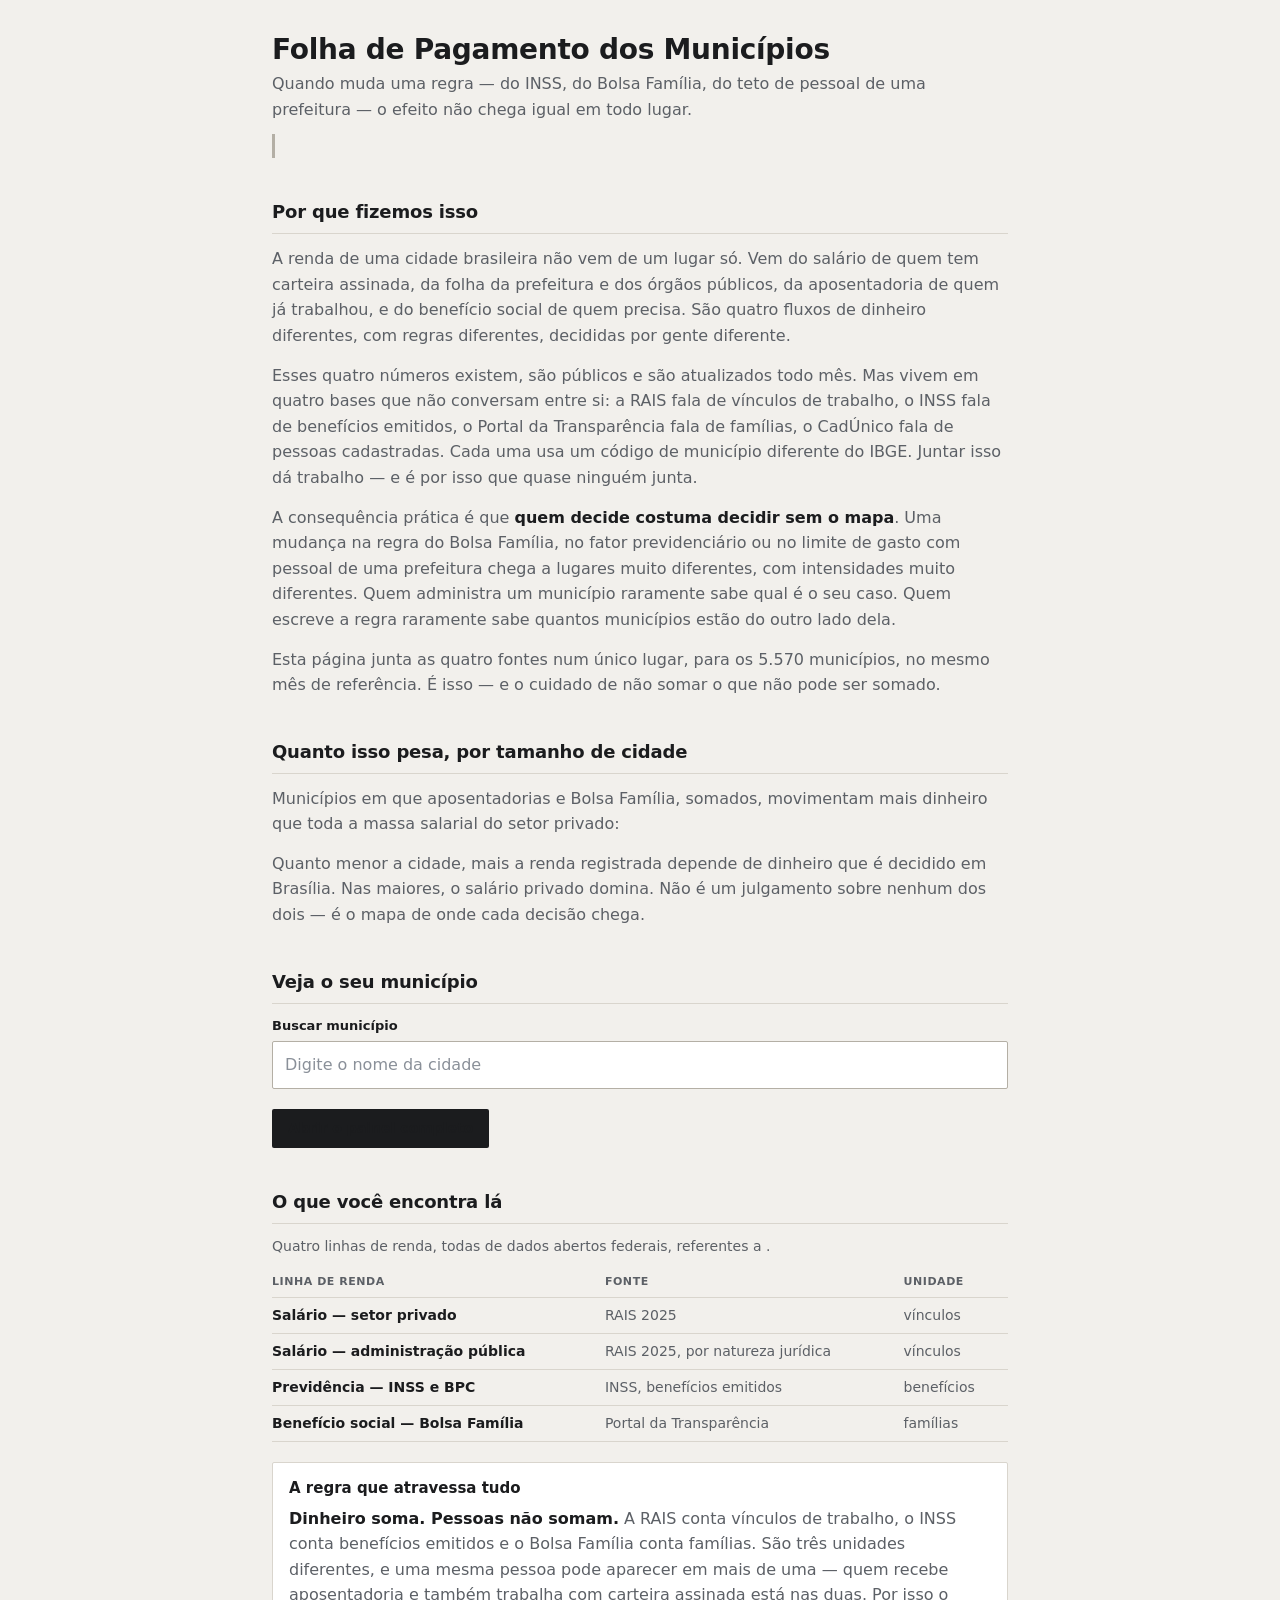
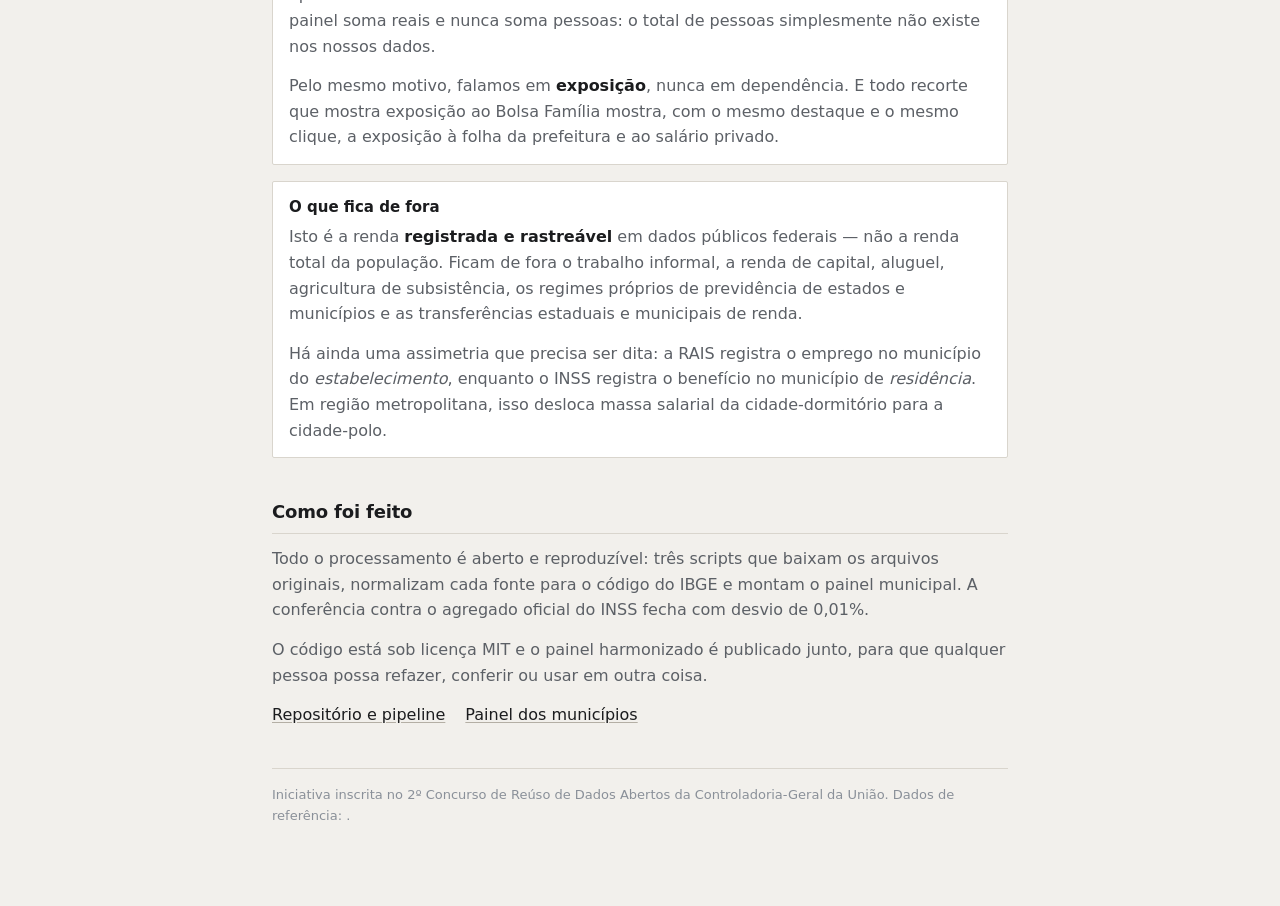
==== site/inicio-template.html @ 945336ab "Porta de entrada separada do painel A página única tinha que ser manifesto e ferramenta ao mesmo tem" ====
<!doctype html>
<html lang="pt-BR">
<head>
<meta charset="utf-8">
<meta name="viewport" content="width=device-width, initial-scale=1">
<title>Folha de Pagamento dos Municípios</title>
<meta name="description" content="Quando muda uma regra do INSS, do Bolsa Família ou da folha da prefeitura, o efeito não chega igual em todo lugar. A composição da renda registrada nos 5.570 municípios brasileiros, em reais e em pessoas.">
<link rel="icon" href="data:image/svg+xml,<svg xmlns='http://www.w3.org/2000/svg' viewBox='0 0 16 16'><rect width='16' height='16' rx='2' fill='%230f172a'/><path d='M4 3.5h8v9l-1.3-1-1.35 1-1.35-1-1.35 1-1.35-1L4 12.5z' fill='%23f8fafc'/><path d='M5.8 6h4.4M5.8 8h4.4M5.8 10h2.6' stroke='%230f172a' stroke-width='.9' stroke-linecap='round'/></svg>">
  <link rel="stylesheet" href="estilo.css">
<script>
  document.documentElement.classList.add('js');
  // links antigos apontavam para /?m=XXXX — seguem funcionando
  (() => { const m = new URL(location.href).searchParams.get('m');
           if (m) location.replace('painel.html?m=' + encodeURIComponent(m)); })();
</script>
</head>
<body>
<div class="envelope porta">

  <header class="topo">
    <h1>Folha de Pagamento dos Municípios</h1>
    <p class="linha-fina">Quando muda uma regra — do INSS, do Bolsa Família, do teto de
      pessoal de uma prefeitura — o efeito não chega igual em todo lugar.</p>

    <p class="achado"><!--ACHADO--></p>
  </header>

  <section class="motivo" aria-labelledby="motivo-titulo">
    <h2 id="motivo-titulo">Por que fizemos isso</h2>

    <p>A renda de uma cidade brasileira não vem de um lugar só. Vem do salário de quem tem
      carteira assinada, da folha da prefeitura e dos órgãos públicos, da aposentadoria de quem
      já trabalhou, e do benefício social de quem precisa. São quatro fluxos de dinheiro
      diferentes, com regras diferentes, decididas por gente diferente.</p>

    <p>Esses quatro números existem, são públicos e são atualizados todo mês. Mas vivem em
      quatro bases que não conversam entre si: a RAIS fala de vínculos de trabalho, o INSS fala
      de benefícios emitidos, o Portal da Transparência fala de famílias, o CadÚnico fala de
      pessoas cadastradas. Cada uma usa um código de município diferente do IBGE. Juntar isso dá
      trabalho — e é por isso que quase ninguém junta.</p>

    <p>A consequência prática é que <strong>quem decide costuma decidir sem o mapa</strong>.
      Uma mudança na regra do Bolsa Família, no fator previdenciário ou no limite de gasto com
      pessoal de uma prefeitura chega a lugares muito diferentes, com intensidades muito
      diferentes. Quem administra um município raramente sabe qual é o seu caso. Quem escreve a
      regra raramente sabe quantos municípios estão do outro lado dela.</p>

    <p>Esta página junta as quatro fontes num único lugar, para os 5.570 municípios, no mesmo
      mês de referência. É isso — e o cuidado de não somar o que não pode ser somado.</p>
  </section>

  <section class="prova" aria-labelledby="prova-titulo">
    <h2 id="prova-titulo">Quanto isso pesa, por tamanho de cidade</h2>
    <p class="prova-intro">Municípios em que aposentadorias e Bolsa Família, somados,
      movimentam mais dinheiro que toda a massa salarial do setor privado:</p>
    <!--TABELA-PORTE-->
    <p class="prova-obs">Quanto menor a cidade, mais a renda registrada depende de dinheiro que
      é decidido em Brasília. Nas maiores, o salário privado domina. Não é um julgamento sobre
      nenhum dos dois — é o mapa de onde cada decisão chega.</p>
  </section>

  <section class="chamada" aria-labelledby="chamada-titulo">
    <h2 id="chamada-titulo">Veja o seu município</h2>
    <div class="busca js-apenas">
      <label for="q">Buscar município</label>
      <input id="q" type="text" role="combobox" autocomplete="off"
             aria-autocomplete="list" aria-expanded="false" aria-controls="sugestoes"
             placeholder="Digite o nome da cidade">
      <ul id="sugestoes" class="sugestoes" role="listbox" aria-label="Municípios encontrados" hidden></ul>
    </div>
    <p class="chamada-alt"><a class="botao" href="painel.html">Abrir o painel completo</a></p>
  </section>

  <section class="ficha" aria-labelledby="ficha-titulo">
    <h2 id="ficha-titulo">O que você encontra lá</h2>
    <table class="tabela-fontes">
      <caption>Quatro linhas de renda, todas de dados abertos federais, referentes a
        <strong><!--REFERENCIA--></strong>.</caption>
      <thead>
        <tr><th scope="col">Linha de renda</th><th scope="col">Fonte</th><th scope="col">Unidade</th></tr>
      </thead>
      <tbody>
        <tr><th scope="row">Salário — setor privado</th><td>RAIS 2025</td><td>vínculos</td></tr>
        <tr><th scope="row">Salário — administração pública</th><td>RAIS 2025, por natureza jurídica</td><td>vínculos</td></tr>
        <tr><th scope="row">Previdência — INSS e BPC</th><td>INSS, benefícios emitidos</td><td>benefícios</td></tr>
        <tr><th scope="row">Benefício social — Bolsa Família</th><td>Portal da Transparência</td><td>famílias</td></tr>
      </tbody>
    </table>

    <div class="regra">
      <h3>A regra que atravessa tudo</h3>
      <p><strong>Dinheiro soma. Pessoas não somam.</strong> A RAIS conta vínculos de trabalho,
        o INSS conta benefícios emitidos e o Bolsa Família conta famílias. São três unidades
        diferentes, e uma mesma pessoa pode aparecer em mais de uma — quem recebe aposentadoria
        e também trabalha com carteira assinada está nas duas. Por isso o painel soma reais e
        nunca soma pessoas: o total de pessoas simplesmente não existe nos nossos dados.</p>
      <p>Pelo mesmo motivo, falamos em <strong>exposição</strong>, nunca em dependência. E todo
        recorte que mostra exposição ao Bolsa Família mostra, com o mesmo destaque e o mesmo
        clique, a exposição à folha da prefeitura e ao salário privado.</p>
    </div>

    <div class="limites">
      <h3>O que fica de fora</h3>
      <p>Isto é a renda <strong>registrada e rastreável</strong> em dados públicos federais —
        não a renda total da população. Ficam de fora o trabalho informal, a renda de capital,
        aluguel, agricultura de subsistência, os regimes próprios de previdência de estados e
        municípios e as transferências estaduais e municipais de renda.</p>
      <p>Há ainda uma assimetria que precisa ser dita: a RAIS registra o emprego no município do
        <em>estabelecimento</em>, enquanto o INSS registra o benefício no município de
        <em>residência</em>. Em região metropolitana, isso desloca massa salarial da cidade-dormitório
        para a cidade-polo.</p>
    </div>
  </section>

  <section class="feitura" aria-labelledby="feitura-titulo">
    <h2 id="feitura-titulo">Como foi feito</h2>
    <p>Todo o processamento é aberto e reproduzível: três scripts que baixam os arquivos
      originais, normalizam cada fonte para o código do IBGE e montam o painel municipal. A
      conferência contra o agregado oficial do INSS fecha com desvio de 0,01%.</p>
    <p>O código está sob licença MIT e o painel harmonizado é publicado junto, para que qualquer
      pessoa possa refazer, conferir ou usar em outra coisa.</p>
    <p class="links">
      <a href="https://github.com/jorgel-mendes/folha-pagamento-municipios">Repositório e pipeline</a>
      <a href="painel.html">Painel dos municípios</a>
    </p>
  </section>

  <footer class="rodape">
    <p>Iniciativa inscrita no 2º Concurso de Reúso de Dados Abertos da Controladoria-Geral da
      União. Dados de referência: <!--REFERENCIA-->.</p>
  </footer>

</div>
<script src="app.js"></script>
</body>
</html>
---- site/estilo.css ----
/* Folha de Pagamento dos Municípios — mobile-first, tema claro e escuro */

:root {
  --papel:        #ffffff;
  --fundo:        #f2f0ec;
  --tinta:        #1b1c1e;
  --tinta-fraca:  #5c6066;
  --tinta-tenue:  #8a9099;
  --linha:        #d9d5cd;
  --linha-forte:  #b4afa5;
  --destaque:     #1b1c1e;
  --foco:         #2b6cb0;

  --c-privado:    #2f6ea8;
  --c-publico:    #1f8578;
  --c-prev:       #c07316;
  --c-bf:         #85559b;

  --fonte-texto:  ui-sans-serif, system-ui, -apple-system, "Segoe UI", Roboto, "Helvetica Neue", Arial, sans-serif;
  --fonte-num:    ui-monospace, SFMono-Regular, "SF Mono", Menlo, Consolas, "Liberation Mono", monospace;
  --raio:         2px;
}

@media (prefers-color-scheme: dark) {
  :root:not([data-tema="claro"]) {
    --papel:       #16181b;
    --fundo:       #0e0f11;
    --tinta:       #e8e6e3;
    --tinta-fraca: #a2a8b0;
    --tinta-tenue: #6f757d;
    --linha:       #2a2e33;
    --linha-forte: #3d434a;
    --destaque:    #ffffff;
    --foco:        #7cb3e8;

    --c-privado:   #6ba3d6;
    --c-publico:   #45b3a3;
    --c-prev:      #e0a04a;
    --c-bf:        #b489c9;
  }
}

*, *::before, *::after { box-sizing: border-box; }

body {
  margin: 0;
  padding: 1rem 0.75rem 4rem;
  background: var(--fundo);
  color: var(--tinta);
  font-family: var(--fonte-texto);
  font-size: 16px;
  line-height: 1.5;
  -webkit-text-size-adjust: 100%;
}

.sr-only {
  position: absolute; width: 1px; height: 1px; padding: 0; margin: -1px;
  overflow: hidden; clip: rect(0 0 0 0); white-space: nowrap; border: 0;
}

:focus-visible { outline: 2px solid var(--foco); outline-offset: 2px; }

.envelope { max-width: 60rem; margin: 0 auto; }

/* ---------------------------------------------------------------- cabeçalho */
.topo { margin-bottom: 1.25rem; }
.topo h1 {
  font-size: 1.375rem; line-height: 1.25; margin: 0 0 0.25rem;
  letter-spacing: -0.01em;
}
.topo p { margin: 0; color: var(--tinta-fraca); font-size: 0.9375rem; max-width: 44rem; }

/* ---------------------------------------------------------------- busca */
.busca { position: relative; margin: 1rem 0 1.25rem; }
.js-apenas { display: none; }
.js .js-apenas { display: block; }

.busca label { display: block; font-size: 0.8125rem; font-weight: 600; margin-bottom: 0.375rem; }
.busca input {
  width: 100%; padding: 0.6875rem 0.75rem;
  font: inherit; color: var(--tinta);
  background: var(--papel);
  border: 1px solid var(--linha-forte); border-radius: var(--raio);
}
.busca input::placeholder { color: var(--tinta-tenue); }

.sugestoes {
  position: absolute; z-index: 20; left: 0; right: 0; top: 100%;
  margin: 0.25rem 0 0; padding: 0; list-style: none;
  background: var(--papel); border: 1px solid var(--linha-forte);
  border-radius: var(--raio); box-shadow: 0 8px 24px rgb(0 0 0 / 0.12);
  max-height: 17rem; overflow-y: auto;
}
.sugestoes:empty, .sugestoes[hidden] { display: none; }
.sugestoes li { padding: 0.5rem 0.75rem; cursor: pointer; font-size: 0.9375rem; }
.sugestoes li[aria-selected="true"], .sugestoes li:hover { background: var(--fundo); }
.sugestoes .uf { color: var(--tinta-fraca); font-size: 0.8125rem; }

/* ---------------------------------------------------------------- holerite */
.holerite {
  background: var(--papel);
  border: 1px solid var(--linha-forte);
  border-radius: var(--raio);
  box-shadow: 0 1px 2px rgb(0 0 0 / 0.06);
  overflow: hidden;
}

.holerite-topo {
  padding: 1rem; border-bottom: 2px solid var(--linha-forte);
  display: flex; flex-wrap: wrap; gap: 0.75rem 1.5rem; align-items: baseline;
}
.holerite-titulo { flex: 1 1 12rem; min-width: 0; }
.holerite-rotulo {
  font-size: 0.6875rem; font-weight: 700; letter-spacing: 0.09em;
  text-transform: uppercase; color: var(--tinta-fraca); margin: 0 0 0.125rem;
}
.holerite-municipio {
  font-size: 1.5rem; font-weight: 700; line-height: 1.15; margin: 0;
  letter-spacing: -0.015em;
}
.holerite-meta { font-size: 0.8125rem; color: var(--tinta-fraca); margin: 0.25rem 0 0; }
.holerite-competencia { font-size: 0.8125rem; color: var(--tinta-fraca); margin: 0; flex: 0 0 auto; }
.holerite-competencia strong { display: block; font-size: 1rem; color: var(--tinta); }

/* alternador */
.modos { display: flex; gap: 0; padding: 0.75rem 1rem 0; }
.modos .rotulo { font-size: 0.8125rem; color: var(--tinta-fraca); margin-right: 0.625rem; align-self: center; }
.modos button {
  font: inherit; font-size: 0.8125rem; font-weight: 600;
  padding: 0.375rem 0.75rem; cursor: pointer;
  color: var(--tinta-fraca); background: transparent;
  border: 1px solid var(--linha-forte);
}
.modos button:first-of-type { border-radius: var(--raio) 0 0 var(--raio); }
.modos button:last-of-type { border-radius: 0 var(--raio) var(--raio) 0; border-left: 0; }
.modos button[aria-pressed="true"] { color: var(--papel); background: var(--destaque); border-color: var(--destaque); }

/* ---------------------------------------------------------------- tabela */
.linhas { width: 100%; border-collapse: collapse; margin-top: 0.75rem; }
.linhas caption { text-align: left; padding: 0 1rem 0.5rem; font-size: 0.8125rem; color: var(--tinta-fraca); }
.linhas th, .linhas td { text-align: left; }

.linhas thead th {
  font-size: 0.6875rem; font-weight: 700; letter-spacing: 0.06em; text-transform: uppercase;
  color: var(--tinta-fraca); padding: 0.5rem 1rem; border-bottom: 1px solid var(--linha);
  white-space: nowrap;
}
.linhas thead .num, .linhas tbody td { text-align: right; }
.linhas tbody th[scope="row"] { text-align: left; }

.linhas tbody tr { border-bottom: 1px solid var(--linha); }
.linhas tbody th, .linhas tbody td { padding: 0.6875rem 1rem; vertical-align: baseline; }

.linha-nome { display: block; font-weight: 600; font-size: 0.9375rem; }
.linha-fonte { display: block; font-size: 0.75rem; color: var(--tinta-tenue); font-weight: 400; }

.valor { font-family: var(--fonte-num); font-variant-numeric: tabular-nums; font-size: 0.9375rem; white-space: nowrap; }
.unidade { display: block; font-size: 0.6875rem; color: var(--tinta-tenue); font-family: var(--fonte-texto); }
.ausente { color: var(--tinta-tenue); font-family: var(--fonte-num); }

/* ênfase conforme o modo */
.holerite[data-modo="reais"]   td[data-grupo="reais"] .valor,
.holerite[data-modo="pessoas"] td[data-grupo="pessoas"] .valor { font-weight: 700; color: var(--destaque); }
.holerite[data-modo="reais"]   td[data-grupo="pessoas"] .valor,
.holerite[data-modo="pessoas"] td[data-grupo="reais"] .valor { color: var(--tinta-fraca); }

/* barra de participação */
.barra { display: block; height: 0.5rem; background: var(--linha); border-radius: 1px; overflow: hidden; min-width: 3.5rem; }
.barra i { display: block; height: 100%; min-width: 2px; background: var(--cor, var(--tinta-fraca)); }
tr[data-linha="salario_privado"] { --cor: var(--c-privado); }
tr[data-linha="salario_publico"] { --cor: var(--c-publico); }
tr[data-linha="previdencia"]     { --cor: var(--c-prev); }
tr[data-linha="bolsa_familia"]   { --cor: var(--c-bf); }
.barra-pct { display: block; font-size: 0.6875rem; color: var(--tinta-fraca); font-family: var(--fonte-num); margin-top: 0.1875rem; }

/* rodapé do holerite */
.total { padding: 0.875rem 1rem 1rem; border-top: 2px solid var(--linha-forte); }
.total-linha { display: flex; justify-content: space-between; align-items: baseline; gap: 1rem; }
.total-rotulo { font-size: 0.75rem; font-weight: 700; letter-spacing: 0.07em; text-transform: uppercase; color: var(--tinta-fraca); }
.total-valor { font-family: var(--fonte-num); font-variant-numeric: tabular-nums; font-size: 1.375rem; font-weight: 700; white-space: nowrap; }
.total-obs { margin: 0.625rem 0 0; font-size: 0.75rem; color: var(--tinta-fraca); line-height: 1.45; }

.nota-somatoria {
  margin: 0.875rem 0 0; padding: 0.75rem 0.875rem;
  background: var(--fundo); border-left: 3px solid var(--linha-forte);
  font-size: 0.8125rem; color: var(--tinta-fraca); line-height: 1.5;
}

.ancora { margin: 1.25rem 0 0; font-size: 0.8125rem; color: var(--tinta-fraca); }
.ancora strong { color: var(--tinta); font-weight: 600; }

/* ---------------------------------------------------------------- telas largas */
@media (max-width: 47.99rem) {
  .linhas thead { position: absolute; width: 1px; height: 1px; overflow: hidden; clip: rect(0 0 0 0); }
  .linhas tbody tr { display: block; padding: 0.875rem 1rem; border-bottom: 1px solid var(--linha); }
  .linhas tbody th, .linhas tbody td { display: flex; justify-content: space-between; align-items: baseline; gap: 1rem; padding: 0; }
  .linhas tbody th { margin-bottom: 0.5rem; }
  .linhas tbody td { padding-top: 0.25rem; }
  .linhas tbody td::before {
    content: attr(data-col); font-size: 0.75rem; color: var(--tinta-fraca); flex: 0 0 auto;
  }
  .linhas tbody td > * { text-align: right; }
  .unidade { display: inline; margin-left: 0.375rem; }
  .barra { width: 8rem; }
}

@media (min-width: 48rem) {
  body { padding: 2rem 1.5rem 5rem; }
  .holerite-competencia { text-align: right; }
  .linhas td[data-col="Participação"] { width: 9rem; }
  .barra { width: 100%; min-width: 5rem; }
  .barra-pct { text-align: right; }
  .topo h1 { font-size: 1.75rem; }
  .holerite-municipio { font-size: 2rem; }
}

@media (prefers-reduced-motion: reduce) {
  *, *::before, *::after { transition: none !important; animation: none !important; }
}

/* linha sem dado publicado */
.linhas tbody tr[data-ausente] .valor,
.linhas tbody tr[data-ausente] .barra-pct { color: var(--tinta-tenue); }
.linhas tbody tr[data-ausente] .barra { opacity: 0.45; }

/* ================================================================ panorama */
:root {
  --r-N:  #4a9d8f;
  --r-NE: #d4763a;
  --r-CO: #9b7fbd;
  --r-SE: #4879b8;
  --r-S:  #6a9c3d;
}
@media (prefers-color-scheme: dark) {
  :root:not([data-tema="claro"]) {
    --r-N:  #5fbfae;  --r-NE: #eb8f4d;  --r-CO: #b79ad6;
    --r-SE: #6b9fdb;  --r-S:  #8ec456;
  }
}

.panorama { margin-top: 2.5rem; }
.panorama h2 { font-size: 1.25rem; margin: 0 0 0.375rem; letter-spacing: -0.01em; }
.panorama-intro { margin: 0 0 1rem; color: var(--tinta-fraca); font-size: 0.9375rem; max-width: 44rem; }

.seletor, .filtros { display: flex; flex-wrap: wrap; gap: 0.5rem; align-items: center; margin-bottom: 1rem; }
.seletor .rotulo, .filtros .rotulo {
  font-size: 0.75rem; font-weight: 700; letter-spacing: 0.06em; text-transform: uppercase;
  color: var(--tinta-fraca); flex: 0 0 auto; margin-right: 0.25rem;
}
/* Simetria: as quatro fontes tem exatamente o mesmo peso visual e o mesmo custo de clique.
   E requisito do projeto, nao preferencia estetica -- e o que sustenta a neutralidade. */
.seletor button {
  font: inherit; font-size: 0.8125rem; font-weight: 600; padding: 0.4375rem 0.75rem;
  flex: 1 1 auto; min-width: 8.5rem; cursor: pointer; text-align: center;
  color: var(--tinta-fraca); background: var(--papel);
  border: 1px solid var(--linha-forte); border-radius: var(--raio);
}
.seletor button[aria-pressed="true"] { color: var(--papel); background: var(--destaque); border-color: var(--destaque); }

.filtros label { font-size: 0.8125rem; color: var(--tinta-fraca); display: flex; align-items: center; gap: 0.375rem; }
.filtros select {
  font: inherit; font-size: 0.8125rem; padding: 0.3125rem 0.5rem; color: var(--tinta);
  background: var(--papel); border: 1px solid var(--linha-forte); border-radius: var(--raio);
}

.figura { margin: 0 0 0.75rem; }
.figura svg { display: block; width: 100%; height: auto; overflow: visible; }
.descricao { display: block; font-size: 0.8125rem; color: var(--tinta-fraca); margin-top: 0.5rem; }

.no { stroke: var(--papel); stroke-width: 0.4; }
.no.apagado { opacity: 0.12; }
.no.alvo { stroke: var(--destaque); stroke-width: 2.4; paint-order: stroke; }
.eixo path, .eixo line { stroke: var(--linha); }
.eixo text { fill: var(--tinta-fraca); font-family: var(--fonte-texto); font-size: 11px; }
.rotulo-alvo { fill: var(--tinta); font-size: 12px; font-weight: 700; paint-order: stroke; stroke: var(--papel); stroke-width: 3.5; }

.legenda { display: flex; flex-wrap: wrap; gap: 0.25rem 1rem; font-size: 0.75rem; color: var(--tinta-fraca); margin-bottom: 1rem; }

.dica {
  position: absolute; z-index: 30; pointer-events: none; max-width: 15rem;
  padding: 0.5rem 0.625rem; font-size: 0.8125rem; line-height: 1.35;
  background: var(--papel); color: var(--tinta);
  border: 1px solid var(--linha-forte); border-radius: var(--raio);
  box-shadow: 0 6px 18px rgb(0 0 0 / 0.18);
}
.dica[hidden] { display: none; }
.dica strong { display: block; }
.dica span { color: var(--tinta-fraca); }

.ranking { width: 100%; border-collapse: collapse; background: var(--papel); border: 1px solid var(--linha-forte); }
.ranking caption { text-align: left; padding: 0 0 0.5rem; font-size: 0.8125rem; color: var(--tinta-fraca); }
.ranking th, .ranking td { padding: 0.5rem 0.75rem; text-align: left; font-size: 0.875rem; border-bottom: 1px solid var(--linha); }
.ranking thead th { font-size: 0.6875rem; font-weight: 700; letter-spacing: 0.05em; text-transform: uppercase; color: var(--tinta-fraca); white-space: nowrap; }
.ranking .num { text-align: right; }
.ranking td.num { font-family: var(--fonte-num); font-variant-numeric: tabular-nums; }
.ranking tbody tr.alvo { background: var(--fundo); }
.ranking tbody tr.alvo th { font-weight: 700; }
.ranking .marca { display: inline-block; width: 0.5rem; height: 0.5rem; border-radius: 50%; margin-right: 0.4375rem; background: var(--cor-reg, var(--tinta-tenue)); }
.ranking-obs { font-size: 0.75rem; color: var(--tinta-fraca); margin: 0.5rem 0 0; }

@media (max-width: 47.99rem) {
  .ranking td:nth-child(4), .ranking th:nth-child(4) { display: none; }
  .seletor button { min-width: 0; flex: 1 1 45%; }
}

/* ================================================================ palco do gráfico */
:root { --neutro: #737d88; --alvo-cor: #121315; }
@media (prefers-color-scheme: dark) {
  :root:not([data-tema="claro"]) { --neutro: #99a3ae; --alvo-cor: #ffffff; }
}

.palco { position: relative; }
.figura { margin: 0 0 0.5rem; cursor: zoom-in; }
.figura:hover { background: color-mix(in srgb, var(--tinta) 3%, transparent); }

/* Botão de opções: discreto por padrão, some do caminho até ser procurado. */
.engrenagem {
  position: absolute; top: 0; right: 0; z-index: 5;
  display: flex; align-items: center; justify-content: center;
  width: 1.75rem; height: 1.75rem; padding: 0; cursor: pointer;
  color: var(--tinta-tenue); background: transparent;
  border: 1px solid transparent; border-radius: var(--raio);
  opacity: 0.45; transition: opacity 0.15s, color 0.15s;
}
.palco:hover .engrenagem, .engrenagem:focus-visible, .engrenagem[aria-expanded="true"] {
  opacity: 1; color: var(--tinta-fraca); border-color: var(--linha);
}
.engrenagem[aria-expanded="true"] svg { transform: rotate(180deg); }

.opcoes {
  position: absolute; top: 2rem; right: 0; z-index: 25;
  min-width: 13rem; padding: 0.375rem 0.25rem;
  background: var(--papel); border: 1px solid var(--linha-forte);
  border-radius: var(--raio); box-shadow: 0 8px 24px rgb(0 0 0 / 0.16);
}
.opcoes[hidden] { display: none; }
.opcoes fieldset { border: 0; margin: 0; padding: 0.25rem 0; }
.opcoes fieldset + fieldset { border-top: 1px solid var(--linha); margin-top: 0.25rem; }
.opcoes legend {
  padding: 0.25rem 0.625rem; font-size: 0.6875rem; font-weight: 700;
  letter-spacing: 0.06em; text-transform: uppercase; color: var(--tinta-tenue);
}
.opcoes label {
  display: flex; align-items: center; gap: 0.5rem;
  padding: 0.3125rem 0.625rem; font-size: 0.8125rem; cursor: pointer; border-radius: var(--raio);
}
.opcoes label:hover { background: var(--fundo); }
.opcoes input { margin: 0; accent-color: var(--tinta); }

/* ---------------------------------------------------------------- ampliado */
#ampliado {
  width: min(96vw, 90rem); max-width: none; padding: 1.25rem;
  background: var(--papel); color: var(--tinta);
  border: 1px solid var(--linha-forte); border-radius: var(--raio);
}
#ampliado::backdrop { background: rgb(0 0 0 / 0.55); }
#ampliado .figura { cursor: default; }
#ampliado .figura:hover { background: transparent; }
#ampliado .engrenagem { display: none; }

/* ---------------------------------------------------------------- legenda clicável */
.legenda { display: flex; flex-wrap: wrap; gap: 0.375rem 0.5rem; align-items: center; margin-bottom: 1rem; }
.legenda .chave {
  display: inline-flex; align-items: center; gap: 0.375rem;
  font: inherit; font-size: 0.75rem; color: var(--tinta-fraca);
  padding: 0.1875rem 0.5rem 0.1875rem 0.375rem; cursor: pointer;
  background: transparent; border: 1px solid transparent; border-radius: 999px;
}
.legenda .chave::before {
  content: ""; width: 0.625rem; height: 0.625rem; border-radius: 50%;
  background: var(--cor-reg); flex: 0 0 auto;
}
.legenda .chave:hover { border-color: var(--linha); }
.legenda .chave[aria-pressed="true"] {
  color: var(--tinta); border-color: var(--linha-forte); background: var(--fundo); font-weight: 600;
}
.legenda-nota { font-size: 0.75rem; color: var(--tinta-tenue); }

/* ================================================================ porta de entrada */
.porta { max-width: 46rem; }
.porta section { margin-top: 2.5rem; }
.porta h2 {
  font-size: 1.125rem; margin: 0 0 0.75rem; letter-spacing: -0.01em;
  padding-bottom: 0.5rem; border-bottom: 1px solid var(--linha);
}
.porta h3 { font-size: 0.9375rem; margin: 0 0 0.375rem; }
.porta p { font-size: 1rem; line-height: 1.6; margin: 0 0 0.875rem; color: var(--tinta-fraca); }
.porta p strong { color: var(--tinta); font-weight: 600; }
.porta a { color: var(--tinta); text-decoration-color: var(--linha-forte); text-underline-offset: 2px; }
.porta a:hover { text-decoration-color: var(--tinta); }

.tabela-porte { width: 100%; border-collapse: collapse; margin: 0 0 0.875rem; }
.tabela-porte th, .tabela-porte td {
  padding: 0.5rem 0.75rem; text-align: left; font-size: 0.9375rem;
  border-bottom: 1px solid var(--linha);
}
.tabela-porte thead th {
  font-size: 0.6875rem; font-weight: 700; letter-spacing: 0.05em; text-transform: uppercase;
  color: var(--tinta-fraca);
}
.tabela-porte .num { text-align: right; }
.tabela-porte td.num { font-family: var(--fonte-num); font-variant-numeric: tabular-nums; }
.tabela-porte .destaque { font-weight: 700; color: var(--tinta); }
.prova-intro { margin-bottom: 0.625rem; }
.prova-obs { font-size: 0.875rem; }

.tabela-fontes { width: 100%; border-collapse: collapse; margin: 0 0 1.25rem; }
.tabela-fontes caption {
  text-align: left; padding: 0 0 0.625rem; font-size: 0.875rem; color: var(--tinta-fraca);
}
.tabela-fontes th, .tabela-fontes td {
  padding: 0.4375rem 0.75rem 0.4375rem 0; text-align: left; font-size: 0.875rem;
  border-bottom: 1px solid var(--linha);
}
.tabela-fontes thead th {
  font-size: 0.6875rem; font-weight: 700; letter-spacing: 0.05em; text-transform: uppercase;
  color: var(--tinta-fraca);
}
.tabela-fontes tbody th { font-weight: 600; }
.tabela-fontes td { color: var(--tinta-fraca); }

.regra, .limites {
  padding: 0.875rem 1rem; margin-bottom: 1rem;
  background: var(--papel); border: 1px solid var(--linha); border-radius: var(--raio);
}
.regra p:last-child, .limites p:last-child { margin-bottom: 0; }

.chamada .busca { margin-top: 0; }
.chamada-alt { margin: 0.75rem 0 0; }
.botao {
  display: inline-block; padding: 0.5rem 1rem; font-size: 0.875rem; font-weight: 600;
  color: var(--papel); background: var(--destaque);
  border-radius: var(--raio); text-decoration: none;
}
.botao:hover { opacity: 0.9; }

.feitura .links { display: flex; flex-wrap: wrap; gap: 1.25rem; }
.rodape {
  margin-top: 2.5rem; padding-top: 1rem; border-top: 1px solid var(--linha);
  font-size: 0.8125rem; color: var(--tinta-tenue);
}
.rodape p { font-size: 0.8125rem; color: var(--tinta-tenue); margin: 0; }

/* ---------------------------------------------------------------- abertura */
.topo-painel .migalha { margin: 0 0 0.375rem; font-size: 0.8125rem; }
.topo-painel .migalha a { color: var(--tinta-fraca); }
.topo .linha-fina { margin: 0 0 0.75rem; }
.topo .achado {
  margin: 0 0 0.625rem; padding: 0.75rem 0 0.75rem 0.875rem;
  border-left: 3px solid var(--linha-forte);
  color: var(--tinta); font-size: 1rem; line-height: 1.45; max-width: 44rem;
}
.topo .achado strong { font-family: var(--fonte-num); font-variant-numeric: tabular-nums; font-weight: 700; }
.topo .para-quem { font-size: 0.8125rem; color: var(--tinta-tenue); }
@media (min-width: 48rem) { .topo .achado { font-size: 1.0625rem; } }
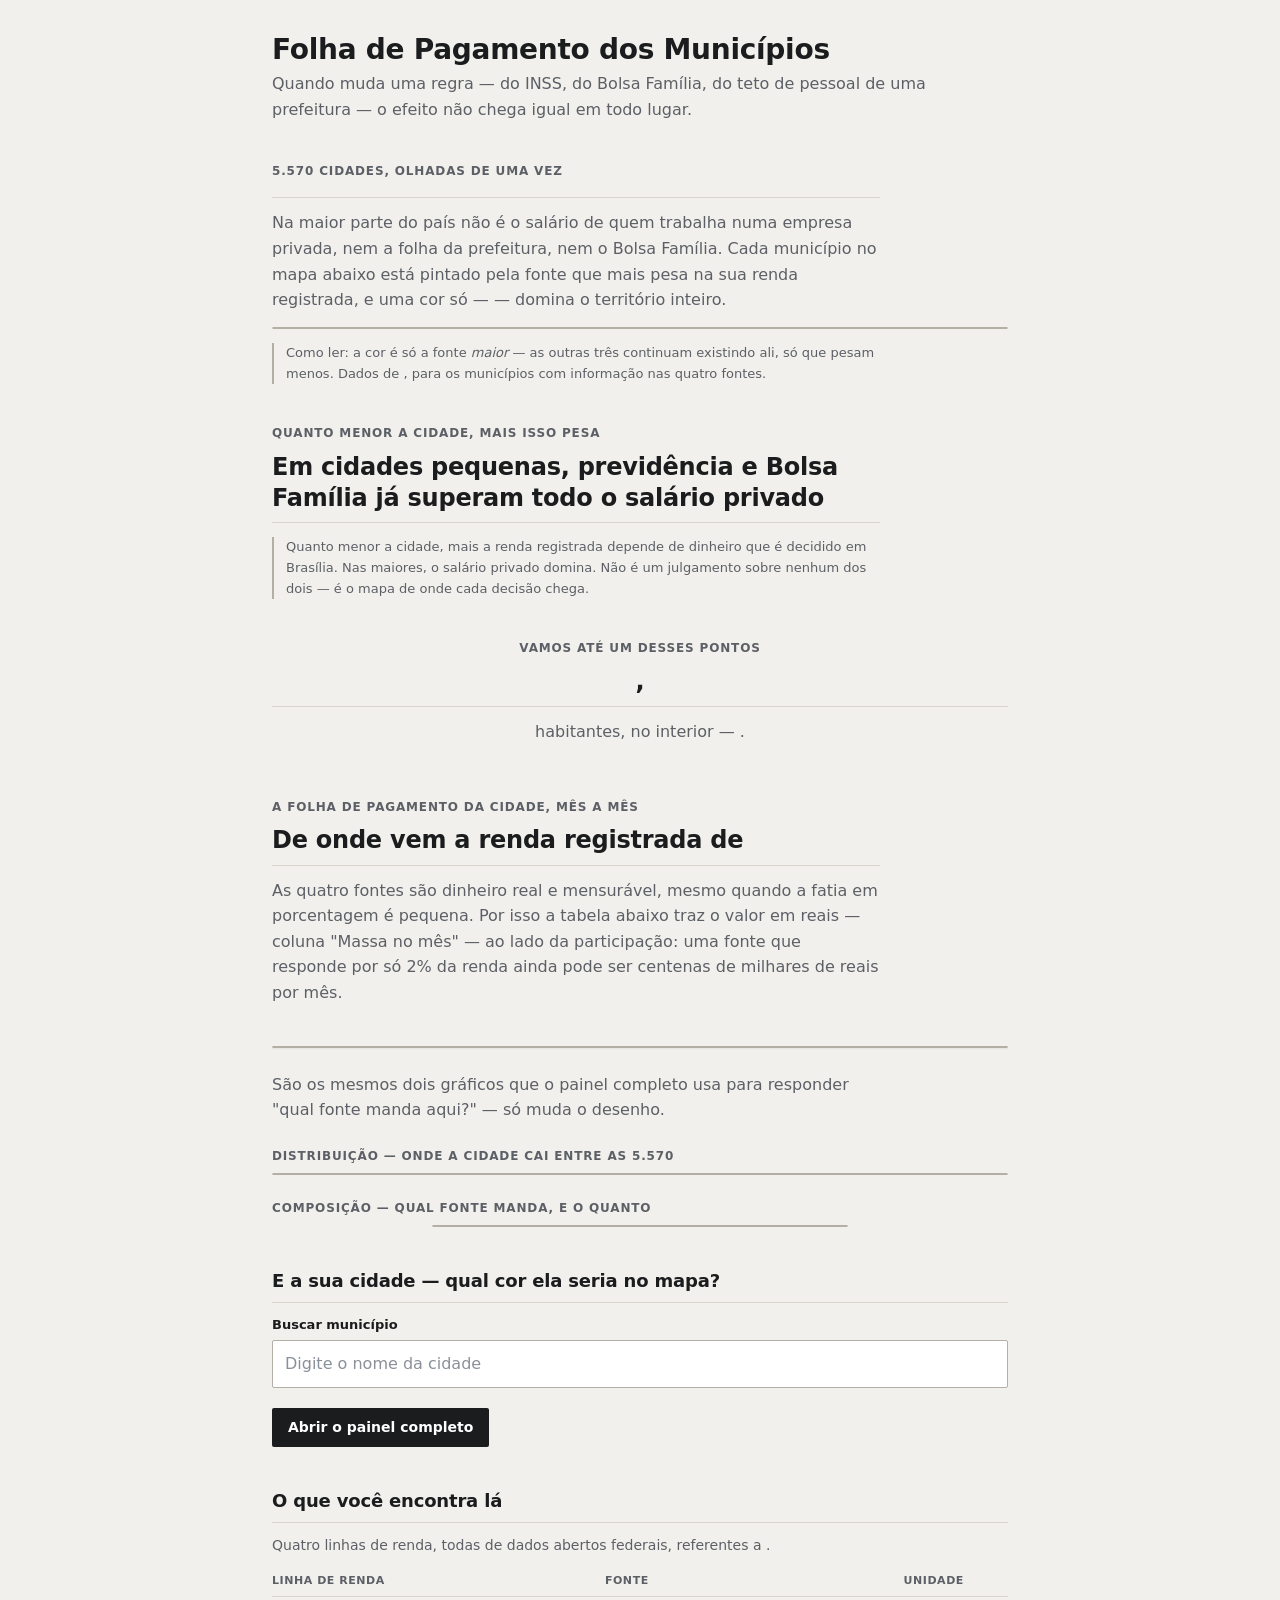
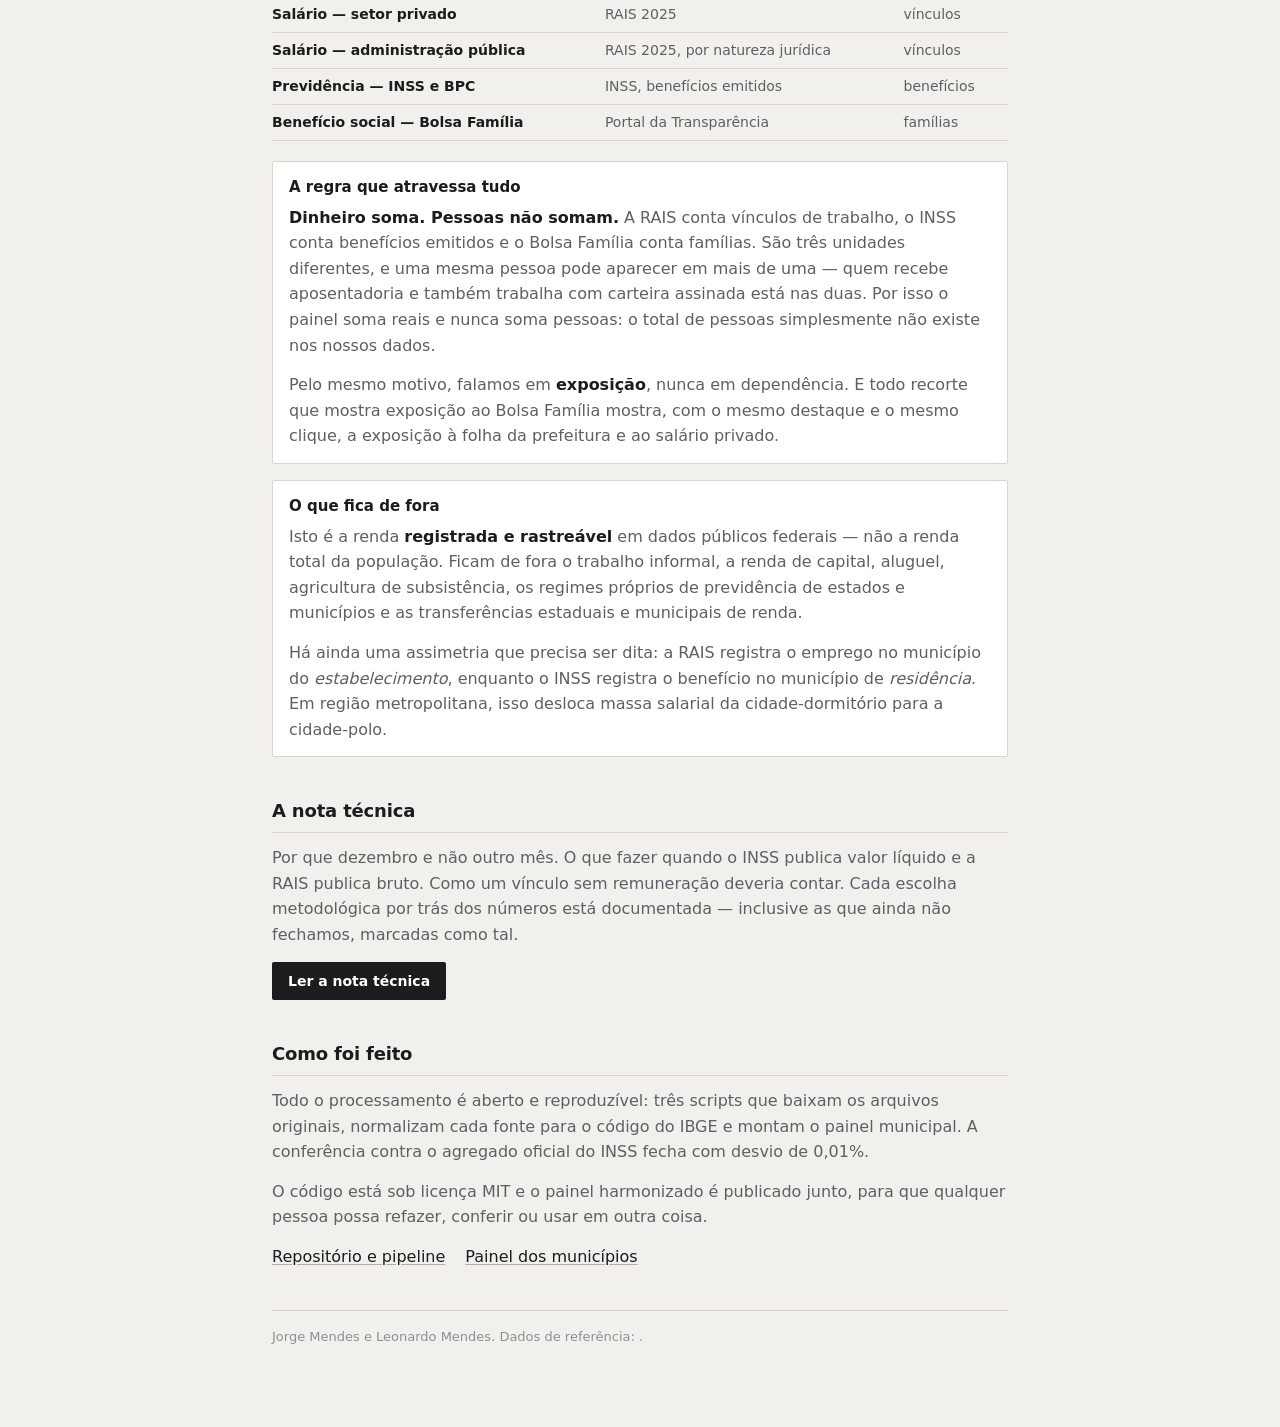
==== commit d33c6d1c: "Porta de entrada com mapa de fonte dominante e nota técnica; corrige subestimação da folha pública A" ====
--- a/site/inicio-template.html
+++ b/site/inicio-template.html
@@ -21,46 +21,83 @@
     <h1>Folha de Pagamento dos Municípios</h1>
     <p class="linha-fina">Quando muda uma regra — do INSS, do Bolsa Família, do teto de
       pessoal de uma prefeitura — o efeito não chega igual em todo lugar.</p>
-
-    <p class="achado"><!--ACHADO--></p>
   </header>
 
-  <section class="motivo" aria-labelledby="motivo-titulo">
-    <h2 id="motivo-titulo">Por que fizemos isso</h2>
+  <!-- 1. MAPA DO BRASIL — qual fonte domina a maioria das cidades -->
+  <section class="bloco" aria-labelledby="t-mapa">
+    <p class="bloco-eyebrow">5.570 cidades, olhadas de uma vez</p>
+    <h2 id="t-mapa"><!--MAPA-HEADLINE--></h2>
+    <p>Na maior parte do país não é o salário de quem trabalha numa empresa privada, nem a
+      folha da prefeitura, nem o Bolsa Família. Cada município no mapa abaixo está pintado pela
+      fonte que mais pesa na sua renda registrada, e uma cor só — <!--MAPA-FONTE-DOMINANTE-->
+      — domina o território inteiro.</p>
 
-    <p>A renda de uma cidade brasileira não vem de um lugar só. Vem do salário de quem tem
-      carteira assinada, da folha da prefeitura e dos órgãos públicos, da aposentadoria de quem
-      já trabalhou, e do benefício social de quem precisa. São quatro fluxos de dinheiro
-      diferentes, com regras diferentes, decididas por gente diferente.</p>
-
-    <p>Esses quatro números existem, são públicos e são atualizados todo mês. Mas vivem em
-      quatro bases que não conversam entre si: a RAIS fala de vínculos de trabalho, o INSS fala
-      de benefícios emitidos, o Portal da Transparência fala de famílias, o CadÚnico fala de
-      pessoas cadastradas. Cada uma usa um código de município diferente do IBGE. Juntar isso dá
-      trabalho — e é por isso que quase ninguém junta.</p>
-
-    <p>A consequência prática é que <strong>quem decide costuma decidir sem o mapa</strong>.
-      Uma mudança na regra do Bolsa Família, no fator previdenciário ou no limite de gasto com
-      pessoal de uma prefeitura chega a lugares muito diferentes, com intensidades muito
-      diferentes. Quem administra um município raramente sabe qual é o seu caso. Quem escreve a
-      regra raramente sabe quantos municípios estão do outro lado dela.</p>
-
-    <p>Esta página junta as quatro fontes num único lugar, para os 5.570 municípios, no mesmo
-      mês de referência. É isso — e o cuidado de não somar o que não pode ser somado.</p>
+    <div class="mapa-caixa">
+      <!--MAPA-BRASIL-->
+<!--MAPA-LEGENDA-->
+    </div>
+    <p class="como-ler">Como ler: a cor é só a fonte <em>maior</em> — as outras três continuam
+      existindo ali, só que pesam menos. Dados de <!--REFERENCIA-->, para os municípios com
+      informação nas quatro fontes.</p>
   </section>
 
-  <section class="prova" aria-labelledby="prova-titulo">
-    <h2 id="prova-titulo">Quanto isso pesa, por tamanho de cidade</h2>
-    <p class="prova-intro">Municípios em que aposentadorias e Bolsa Família, somados,
-      movimentam mais dinheiro que toda a massa salarial do setor privado:</p>
-    <!--TABELA-PORTE-->
-    <p class="prova-obs">Quanto menor a cidade, mais a renda registrada depende de dinheiro que
-      é decidido em Brasília. Nas maiores, o salário privado domina. Não é um julgamento sobre
-      nenhum dos dois — é o mapa de onde cada decisão chega.</p>
+  <!-- 2. QUANTO MENOR A CIDADE, MAIS PESA -->
+  <section class="bloco" aria-labelledby="t-pequenas">
+    <p class="bloco-eyebrow">Quanto menor a cidade, mais isso pesa</p>
+    <h2 id="t-pequenas">Em cidades pequenas, previdência e Bolsa Família já superam todo o
+      salário privado</h2>
+    <p><!--ACHADO--></p>
+<!--TABELA-PORTE-->
+    <p class="como-ler">Quanto menor a cidade, mais a renda registrada depende de dinheiro
+      que é decidido em Brasília. Nas maiores, o salário privado domina. Não é um julgamento
+      sobre nenhum dos dois — é o mapa de onde cada decisão chega.</p>
   </section>
 
-  <section class="chamada" aria-labelledby="chamada-titulo">
-    <h2 id="chamada-titulo">Veja o seu município</h2>
+  <!-- 3. ZOOM — uma cidade de exemplo -->
+  <section class="bloco" aria-labelledby="t-radar" style="text-align:center">
+    <p class="bloco-eyebrow">Vamos até um desses pontos</p>
+    <h2 id="t-radar" style="max-width:none"><!--EXEMPLO-NOME-->, <!--EXEMPLO-UF--></h2>
+    <p style="max-width:30rem; margin-left:auto; margin-right:auto;"><!--EXEMPLO-POP-->
+      habitantes, no interior — <!--EXEMPLO-UF-DESTAQUE-->.</p>
+    <div class="radar-caixa">
+      <div class="mapa-caixa" style="border:0; background:transparent;">
+        <!--MAPA-UF-->
+      </div>
+    </div>
+  </section>
+
+  <!-- 4. A FOLHA DE PAGAMENTO DA CIDADE + OS OUTROS DOIS GRÁFICOS -->
+  <section class="bloco" aria-labelledby="t-folha">
+    <p class="bloco-eyebrow">A folha de pagamento da cidade, mês a mês</p>
+    <h2 id="t-folha">De onde vem a renda registrada de <!--EXEMPLO-NOME--></h2>
+    <p>As quatro fontes são dinheiro real e mensurável, mesmo quando a fatia em porcentagem é
+      pequena. Por isso a tabela abaixo traz o valor em reais — coluna "Massa no mês" — ao lado
+      da participação: uma fonte que responde por só 2% da renda ainda pode ser centenas de
+      milhares de reais por mês.</p>
+
+    <section class="holerite" data-modo="reais">
+<!--CONTRACHEQUE-EXEMPLO-->
+    </section>
+
+    <p style="margin-top:1.5rem">São os mesmos dois gráficos que o painel completo usa para
+      responder "qual fonte manda aqui?" — só muda o desenho.</p>
+
+    <div class="bloco-eyebrow" style="margin-top:1.5rem">Distribuição — onde a cidade cai entre as 5.570</div>
+    <div class="mapa-caixa">
+      <!--GRAF-ENXAME-->
+    </div>
+    <p class="como-ler"><!--GRAF-ENXAME-LEGENDA--></p>
+
+    <div class="bloco-eyebrow" style="margin-top:1.5rem">Composição — qual fonte manda, e o quanto</div>
+    <div class="mapa-caixa" style="max-width:26rem; margin:0 auto;">
+      <!--GRAF-PLANO-->
+    </div>
+    <p class="como-ler"><!--GRAF-PLANO-LEGENDA--></p>
+  </section>
+
+  <!-- 5. CTA — escolha seu município -->
+  <section class="chamada" aria-labelledby="t-chamada">
+    <h2 id="t-chamada">E a sua cidade — qual cor ela seria no mapa?</h2>
     <div class="busca js-apenas">
       <label for="q">Buscar município</label>
       <input id="q" type="text" role="combobox" autocomplete="off"
@@ -112,6 +149,15 @@
     </div>
   </section>
 
+  <section class="ficha" aria-labelledby="nota-titulo">
+    <h2 id="nota-titulo">A nota técnica</h2>
+    <p>Por que dezembro e não outro mês. O que fazer quando o INSS publica valor líquido e a
+      RAIS publica bruto. Como um vínculo sem remuneração deveria contar. Cada escolha
+      metodológica por trás dos números está documentada — inclusive as que ainda não fechamos,
+      marcadas como tal.</p>
+    <p class="chamada-alt"><a class="botao" href="nota-tecnica.html">Ler a nota técnica</a></p>
+  </section>
+
   <section class="feitura" aria-labelledby="feitura-titulo">
     <h2 id="feitura-titulo">Como foi feito</h2>
     <p>Todo o processamento é aberto e reproduzível: três scripts que baixam os arquivos
@@ -126,8 +172,7 @@
   </section>
 
   <footer class="rodape">
-    <p>Iniciativa inscrita no 2º Concurso de Reúso de Dados Abertos da Controladoria-Geral da
-      União. Dados de referência: <!--REFERENCIA-->.</p>
+    <p>Jorge Mendes e Leonardo Mendes. Dados de referência: <!--REFERENCIA-->.</p>
   </footer>
 
 </div>
--- a/site/estilo.css
+++ b/site/estilo.css
@@ -265,6 +265,31 @@
 
 .figura { margin: 0 0 0.75rem; }
 .figura svg { display: block; width: 100%; height: auto; overflow: visible; }
+
+/* seletor de visualização: mesma família dos outros controles, um degrau mais discreto --
+   mas precisa ler como controle mesmo parado numa captura de tela, não só ao passar o
+   mouse. Por isso o não-selecionado já tem fundo e sombra de chip, e o selecionado é
+   sólido -- a diferença de peso entre os dois é o que diz "isto é um menu". */
+.vistas { display: flex; flex-wrap: wrap; gap: 0.375rem; align-items: center; margin-bottom: 0.75rem; }
+.vistas button {
+  font: inherit; font-size: 0.8125rem; font-weight: 600; padding: 0.3125rem 0.75rem;
+  cursor: pointer; color: var(--tinta-fraca); background: var(--papel);
+  border: 1px solid var(--linha-forte); border-radius: 999px;
+  box-shadow: 0 1px 2px rgb(0 0 0 / 0.06);
+}
+.vistas button:hover { color: var(--tinta); border-color: var(--tinta-tenue); }
+.vistas button[aria-pressed="true"] {
+  color: var(--papel); border-color: var(--destaque); background: var(--destaque);
+  box-shadow: none;
+}
+.seletor[hidden] { display: none; }
+
+/* moldura do plano de composição */
+.aro { fill: none; stroke: var(--linha); }
+.eixo-cruz { stroke: var(--linha-forte); stroke-width: 1; }
+.rotulo-ancora { font-size: 12px; font-weight: 700; font-family: var(--fonte-texto); }
+.contagem-quad { font-size: 11px; fill: var(--tinta-fraca); font-family: var(--fonte-num);
+  font-variant-numeric: tabular-nums; }
 .descricao { display: block; font-size: 0.8125rem; color: var(--tinta-fraca); margin-top: 0.5rem; }
 
 .no { stroke: var(--papel); stroke-width: 0.4; }
@@ -277,7 +302,10 @@
 .legenda { display: flex; flex-wrap: wrap; gap: 0.25rem 1rem; font-size: 0.75rem; color: var(--tinta-fraca); margin-bottom: 1rem; }
 
 .dica {
-  position: absolute; z-index: 30; pointer-events: none; max-width: 15rem;
+  /* fixed, e nao absolute: a dica e movida para dentro do <dialog> quando o grafico e
+     ampliado, e ali 'absolute' passaria a se referir a caixa do dialogo. Com fixed, as
+     coordenadas de viewport valem nos dois casos. */
+  position: fixed; z-index: 30; pointer-events: none; max-width: 15rem;
   padding: 0.5rem 0.625rem; font-size: 0.8125rem; line-height: 1.35;
   background: var(--papel); color: var(--tinta);
   border: 1px solid var(--linha-forte); border-radius: var(--raio);
@@ -401,8 +429,15 @@
 .tabela-porte .num { text-align: right; }
 .tabela-porte td.num { font-family: var(--fonte-num); font-variant-numeric: tabular-nums; }
 .tabela-porte .destaque { font-weight: 700; color: var(--tinta); }
+.tabela-fontes .destaque { font-weight: 700; color: var(--tinta); font-family: var(--fonte-num); }
 .prova-intro { margin-bottom: 0.625rem; }
 .prova-obs { font-size: 0.875rem; }
+
+.pendente-marca {
+  display: inline-block; font-size: 0.6875rem; font-weight: 700; letter-spacing: 0.03em;
+  color: var(--c-prev); border: 1px solid var(--c-prev); border-radius: var(--raio);
+  padding: 0.0625rem 0.375rem; margin-left: 0.25rem; vertical-align: 0.0625rem;
+}
 
 .tabela-fontes { width: 100%; border-collapse: collapse; margin: 0 0 1.25rem; }
 .tabela-fontes caption {
@@ -427,12 +462,12 @@
 
 .chamada .busca { margin-top: 0; }
 .chamada-alt { margin: 0.75rem 0 0; }
-.botao {
+a.botao {
   display: inline-block; padding: 0.5rem 1rem; font-size: 0.875rem; font-weight: 600;
   color: var(--papel); background: var(--destaque);
   border-radius: var(--raio); text-decoration: none;
 }
-.botao:hover { opacity: 0.9; }
+a.botao:hover { opacity: 0.9; }
 
 .feitura .links { display: flex; flex-wrap: wrap; gap: 1.25rem; }
 .rodape {
@@ -453,3 +488,51 @@
 .topo .achado strong { font-family: var(--fonte-num); font-variant-numeric: tabular-nums; font-weight: 700; }
 .topo .para-quem { font-size: 0.8125rem; color: var(--tinta-tenue); }
 @media (min-width: 48rem) { .topo .achado { font-size: 1.0625rem; } }
+
+/* áreas do mapa */
+.area { stroke: var(--papel); stroke-width: 0.25; }
+.area.apagado { opacity: 0.12; }
+.area.alvo { stroke: var(--destaque); stroke-width: 1.6; }
+
+/* ---------------------------------------------------------------- porta: blocos do roteiro */
+.bloco { margin: 2.5rem 0; }
+/* especificidade .bloco + .bloco-eyebrow de propósito: ".porta p" (classe+elemento) bate
+   uma classe solta em cima de <p>, e o rótulo virava do tamanho do texto normal. */
+.bloco .bloco-eyebrow {
+  font-size: 0.75rem; font-weight: 700; text-transform: uppercase; letter-spacing: 0.07em;
+  color: var(--tinta-fraca); margin: 0 0 0.5rem; max-width: none;
+}
+.bloco h2 { font-size: 1.5rem; line-height: 1.3; margin: 0 0 0.75rem; max-width: 38rem; letter-spacing: -0.01em; }
+.bloco p { max-width: 38rem; }
+
+.mapa-caixa { border: 1px solid var(--linha-forte); border-radius: var(--raio); overflow: hidden; background: var(--papel); }
+.mapa-caixa svg { display: block; width: 100%; height: auto; }
+.mapa-caixa .mapa-legenda {
+  display: flex; flex-wrap: wrap; gap: 0.5rem 1.5rem; margin: 0; padding: 0.875rem 1rem;
+  border-top: 1px solid var(--linha); font-size: 0.8125rem; max-width: none;
+}
+.mapa-legenda span { display: inline-flex; align-items: center; gap: 0.4375rem; }
+.mapa-legenda strong { font-family: var(--fonte-num); }
+.ponto { width: 0.625rem; height: 0.625rem; border-radius: 50%; flex: none; display: inline-block; }
+
+.bloco .como-ler {
+  font-size: 0.8125rem; color: var(--tinta-fraca); margin: 0.875rem 0 0;
+  padding-left: 0.75rem; border-left: 2px solid var(--linha-forte); max-width: 38rem;
+}
+
+.radar-caixa { max-width: 26rem; margin: 0 auto; }
+.marcador-cidade circle:first-child {
+  animation: radar-pulso 2.2s ease-out infinite; transform-origin: center; transform-box: fill-box;
+}
+@keyframes radar-pulso {
+  0%   { r: 4; opacity: 0.9; }
+  100% { r: 22; opacity: 0; }
+}
+@media (prefers-reduced-motion: reduce) { .marcador-cidade circle:first-child { animation: none; } }
+
+/* tabela de participações dentro da dica */
+.dica-linhas { border-collapse: collapse; margin-top: 0.375rem; width: 100%; }
+.dica-linhas th, .dica-linhas td { padding: 0.0625rem 0; font-size: 0.75rem; font-weight: 600; }
+.dica-linhas th { text-align: left; padding-right: 0.75rem; }
+.dica-linhas td { text-align: right; font-family: var(--fonte-num); font-variant-numeric: tabular-nums; color: var(--tinta); }
+.dica span { display: block; }
